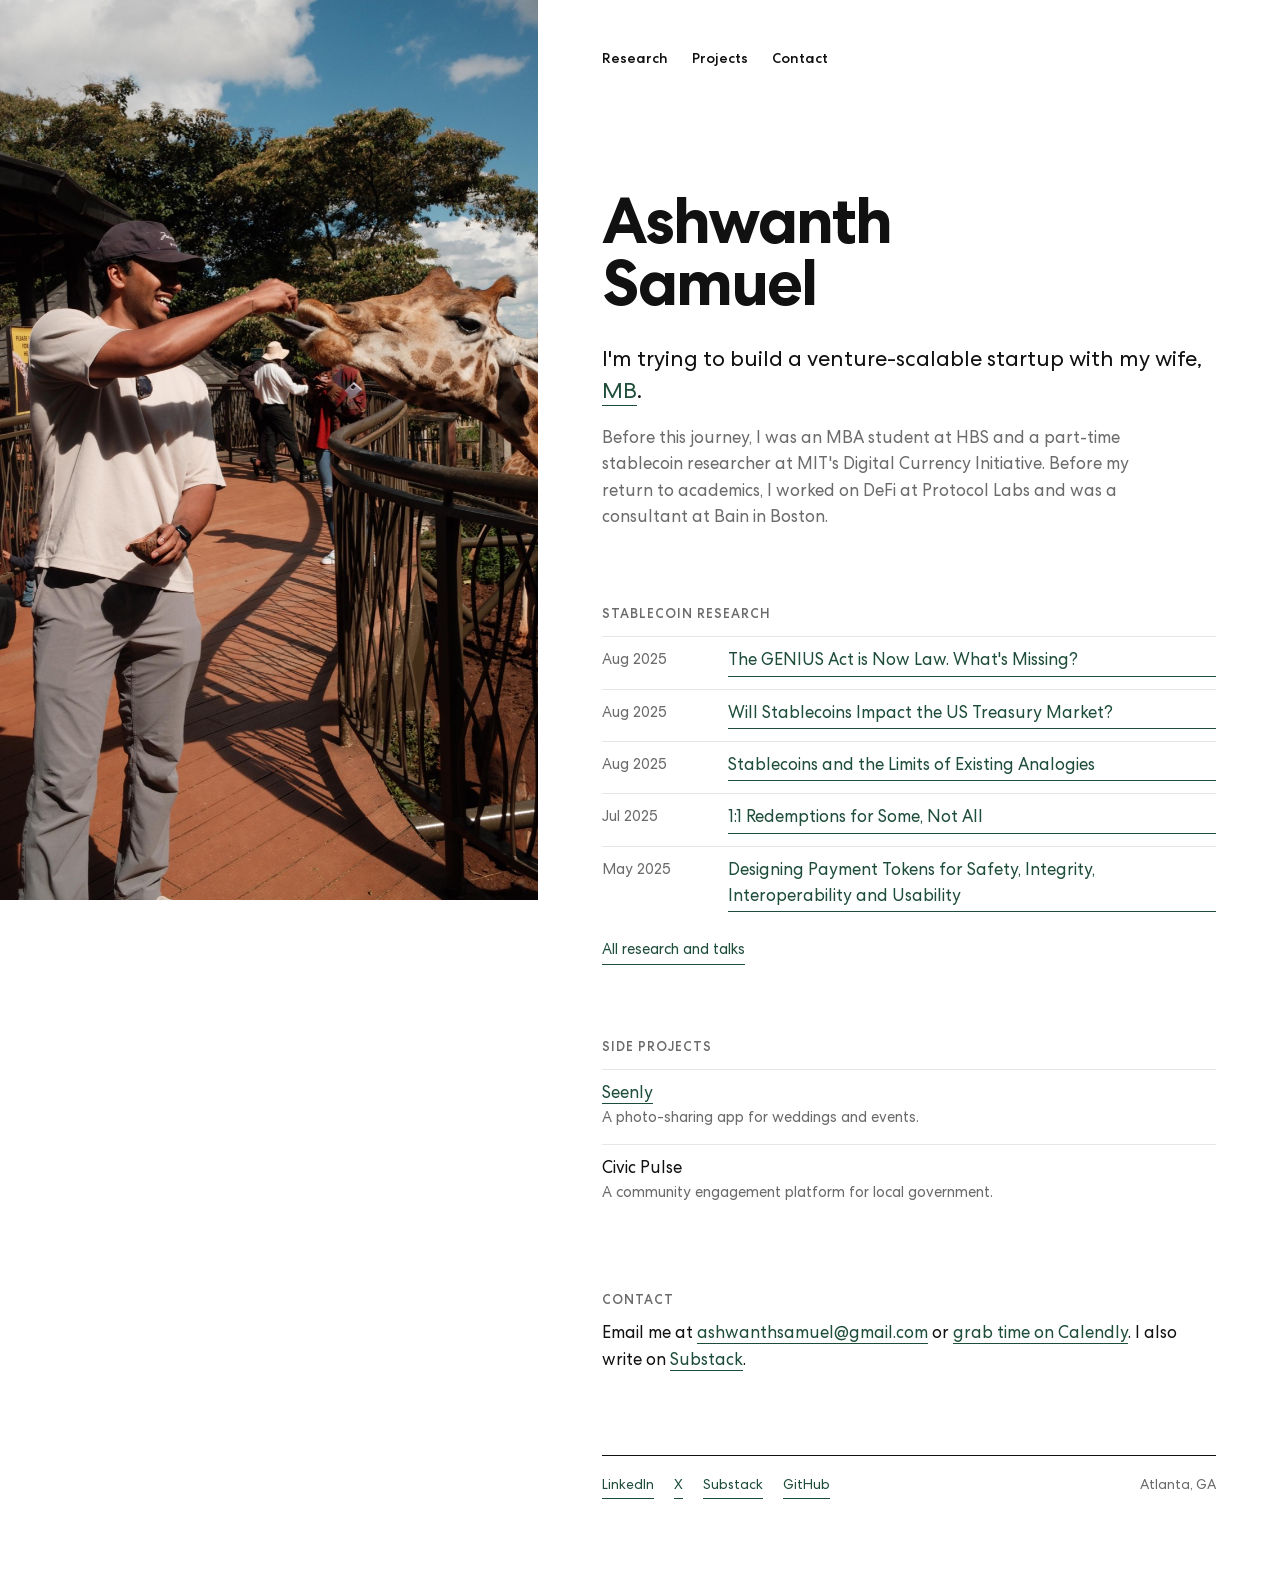
==== index.html @ 52fa7563 "Redesign site and update content Move to a split layout with a full-height photo on the home page an" ====
<!DOCTYPE html>
<html lang="en">
<head>
  <meta charset="UTF-8">
  <meta name="viewport" content="width=device-width, initial-scale=1.0">
  <meta name="description" content="Ashwanth Samuel. Building a startup with MB. Before that, HBS, MIT's Digital Currency Initiative, Protocol Labs, and Bain.">
  <meta name="author" content="Ashwanth Samuel">

  <meta property="og:title" content="Ashwanth Samuel">
  <meta property="og:description" content="Building a startup with MB. Before that, HBS, MIT's Digital Currency Initiative, Protocol Labs, and Bain.">
  <meta property="og:type" content="website">
  <meta property="og:url" content="https://ashwanthsamuel.com">
  <meta property="og:image" content="https://ashwanthsamuel.com/assets/img/giraffe-web.jpg">

  <meta name="twitter:card" content="summary">
  <meta name="twitter:title" content="Ashwanth Samuel">
  <meta name="twitter:description" content="Building a startup with MB. Before that, HBS, MIT's Digital Currency Initiative, Protocol Labs, and Bain.">

  <link rel="icon" type="image/png" href="assets/img/favicon.png">
  <link rel="stylesheet" href="assets/css/main.css">
  <title>Ashwanth Samuel</title>
  <script src="assets/js/analytics.js"></script>
</head>
<body>
  <div class="split">
    <div class="split-photo">
      <img src="assets/img/giraffe-web.jpg" alt="Ashwanth feeding a giraffe">
    </div>

    <main class="content">
      <nav class="topnav" aria-label="Main navigation">
        <a href="stablecoin-work.html">Research</a>
        <a href="side-projects.html">Projects</a>
        <a href="#contact">Contact</a>
      </nav>

      <h1>Ashwanth<br>Samuel</h1>
      <p class="lede">I'm trying to build a venture-scalable startup with my wife, <a href="https://www.mbsamuel.com" target="_blank" rel="noopener noreferrer">MB</a>.</p>
      <p>Before this journey, I was an MBA student at HBS and a part-time stablecoin researcher at MIT's Digital Currency Initiative. Before my return to academics, I worked on DeFi at Protocol Labs and was a consultant at Bain in Boston.</p>

      <h2>Stablecoin research</h2>
      <ul class="list">
        <li><span class="when">Aug 2025</span><a href="https://www.dci.mit.edu/posts/stablecoins-genius-act" target="_blank" rel="noopener noreferrer">The GENIUS Act is Now Law. What's Missing?</a></li>
        <li><span class="when">Aug 2025</span><a href="https://www.dci.mit.edu/posts/stablecoins-treasuries" target="_blank" rel="noopener noreferrer">Will Stablecoins Impact the US Treasury Market?</a></li>
        <li><span class="when">Aug 2025</span><a href="https://www.dci.mit.edu/posts/stablecoin-analogies" target="_blank" rel="noopener noreferrer">Stablecoins and the Limits of Existing Analogies</a></li>
        <li><span class="when">Jul 2025</span><a href="https://www.dci.mit.edu/posts/stablecoin-redemptions-for-some-not-all" target="_blank" rel="noopener noreferrer">1:1 Redemptions for Some, Not All</a></li>
        <li><span class="when">May 2025</span><a href="https://www.jpmorgan.com/kinexys/documents/designing-payment-tokens-for-safety-integrity-interoperability-usability.pdf" target="_blank" rel="noopener noreferrer">Designing Payment Tokens for Safety, Integrity, Interoperability and Usability</a></li>
      </ul>
      <a class="more" href="stablecoin-work.html">All research and talks</a>

      <h2>Side projects</h2>
      <ul class="list plain">
        <li><span><a href="seenly-writeup.html">Seenly</a><span class="note">A photo-sharing app for weddings and events.</span></span></li>
        <li><span>Civic Pulse<span class="note">A community engagement platform for local government.</span></span></li>
      </ul>

      <h2 id="contact">Contact</h2>
      <p>Email me at <a href="mailto:ashwanthsamuel@gmail.com">ashwanthsamuel@gmail.com</a> or <a href="https://calendly.com/asamuel-mba2026" target="_blank" rel="noopener noreferrer">grab time on Calendly</a>. I also write on <a href="https://overcollateralized.substack.com/" target="_blank" rel="noopener noreferrer">Substack</a>.</p>

      <footer class="footer">
        <a href="https://www.linkedin.com/in/ashwanth-samuel/" target="_blank" rel="noopener noreferrer">LinkedIn</a>
        <a href="https://x.com/Ashwanth_Samuel" target="_blank" rel="noopener noreferrer">X</a>
        <a href="https://overcollateralized.substack.com/" target="_blank" rel="noopener noreferrer">Substack</a>
        <a href="https://github.com/ashwanth-eth" target="_blank" rel="noopener noreferrer">GitHub</a>
        <span class="place">Atlanta, GA</span>
      </footer>
    </main>
  </div>
</body>
</html>
---- assets/css/main.css ----
@font-face {
  font-family: 'Centra';
  src: url('../fonts/CentraNo2-Book.woff2') format('woff2');
  font-weight: 400;
  font-style: normal;
  font-display: swap;
}

@font-face {
  font-family: 'Centra';
  src: url('../fonts/CentraNo2-Medium.woff2') format('woff2');
  font-weight: 500;
  font-style: normal;
  font-display: swap;
}

@font-face {
  font-family: 'Centra';
  src: url('../fonts/CentraNo2-Bold.woff2') format('woff2');
  font-weight: 700;
  font-style: normal;
  font-display: swap;
}

:root {
  --bg: #ffffff;
  --ink: #111111;
  --muted: #6b6b6b;
  --rule: #e6e6e6;
  --accent: #1e4d3a;
  --font: 'Centra', -apple-system, BlinkMacSystemFont, "Segoe UI", sans-serif;
}

* {
  margin: 0;
  padding: 0;
  box-sizing: border-box;
}

body {
  background: var(--bg);
  color: var(--ink);
  font-family: var(--font);
  font-size: 17px;
  line-height: 1.55;
  -webkit-font-smoothing: antialiased;
}

a {
  color: var(--accent);
  text-decoration: none;
  border-bottom: 1px solid currentColor;
}

a:hover {
  color: var(--ink);
}

a:focus-visible {
  outline: 2px solid var(--accent);
  outline-offset: 3px;
}

img {
  display: block;
  max-width: 100%;
}

/* Home: photo on the left, content on the right. */

.split {
  display: grid;
  grid-template-columns: 42vw 1fr;
  min-height: 100vh;
}

.split-photo {
  position: sticky;
  top: 0;
  height: 100vh;
  overflow: hidden;
}

.split-photo img {
  width: 100%;
  height: 100%;
  object-fit: cover;
  object-position: 72% 45%;
}

.content {
  padding: 48px 64px 80px;
  max-width: 760px;
}

/* Inner pages: one column. */

.page {
  max-width: 820px;
  margin: 0 auto;
  padding: 48px 32px 80px;
}

/* Top navigation */

.topnav {
  display: flex;
  flex-wrap: wrap;
  align-items: baseline;
  gap: 8px 24px;
  font-size: 14px;
  font-weight: 500;
  margin-bottom: 120px;
}

.topnav a {
  color: var(--ink);
  border: 0;
}

.topnav a:hover,
.topnav a[aria-current="page"] {
  color: var(--accent);
}

.topnav .home {
  margin-right: auto;
  font-weight: 700;
}

.page .topnav {
  margin-bottom: 72px;
}

/* Type */

h1 {
  font-weight: 700;
  font-size: 64px;
  line-height: 0.98;
  letter-spacing: -0.03em;
  margin-bottom: 32px;
}

.page h1 {
  font-size: 48px;
}

.lede {
  font-size: 22px;
  line-height: 1.45;
  max-width: 30em;
  margin-bottom: 16px;
}

.lede + p,
.intro {
  color: var(--muted);
  max-width: 34em;
}

h2 {
  font-size: 13px;
  font-weight: 500;
  text-transform: uppercase;
  letter-spacing: 0.08em;
  color: var(--muted);
  margin: 72px 0 12px;
}

/* Dated lists */

.list {
  list-style: none;
}

.list li {
  display: grid;
  grid-template-columns: 110px 1fr;
  gap: 16px;
  padding: 12px 0;
  border-top: 1px solid var(--rule);
}

.list .when {
  color: var(--muted);
  font-size: 15px;
  font-variant-numeric: tabular-nums;
  padding-top: 1px;
}

.list .note {
  display: block;
  color: var(--muted);
  font-size: 15px;
}

.more {
  display: inline-block;
  margin-top: 16px;
  font-size: 15px;
}

/* Research entries with images */

.entry {
  display: grid;
  grid-template-columns: 220px 1fr;
  gap: 28px;
  padding: 28px 0;
  border-top: 1px solid var(--rule);
}

.entry img {
  width: 100%;
  aspect-ratio: 3 / 2;
  object-fit: cover;
  border: 1px solid var(--rule);
}

.entry img.logo {
  object-fit: contain;
  padding: 16px;
}

.entry .when {
  color: var(--muted);
  font-size: 14px;
  font-variant-numeric: tabular-nums;
  margin-bottom: 4px;
}

.entry h3 {
  font-size: 20px;
  font-weight: 500;
  line-height: 1.3;
  margin-bottom: 8px;
}

.entry h3 a {
  color: var(--ink);
  border-bottom-color: var(--rule);
}

.entry h3 a:hover {
  color: var(--accent);
  border-bottom-color: currentColor;
}

.entry p {
  color: var(--muted);
}

.entry .links {
  display: flex;
  gap: 20px;
  margin-top: 10px;
  font-size: 15px;
}

/* Seenly write-up */

.prose p {
  max-width: 36em;
  margin-bottom: 16px;
}

.video {
  position: relative;
  aspect-ratio: 16 / 9;
  margin: 8px 0 24px;
  background: #000;
}

.video iframe {
  position: absolute;
  inset: 0;
  width: 100%;
  height: 100%;
  border: 0;
}

/* Footer */

.footer {
  margin-top: 80px;
  padding-top: 20px;
  border-top: 1px solid var(--ink);
  display: flex;
  flex-wrap: wrap;
  gap: 8px 20px;
  font-size: 14px;
}

.footer .place {
  margin-left: auto;
  color: var(--muted);
}

@media (max-width: 860px) {
  .split {
    grid-template-columns: 1fr;
  }

  .split-photo {
    position: relative;
    height: 56vh;
  }

  .content,
  .page {
    padding: 28px 16px 60px;
  }

  .topnav,
  .page .topnav {
    margin-bottom: 48px;
  }

  .topnav .home {
    width: 100%;
  }

  h1 {
    font-size: 46px;
  }

  .page h1 {
    font-size: 38px;
  }

  .lede {
    font-size: 20px;
  }

  .list li {
    grid-template-columns: 84px 1fr;
  }

  .entry {
    grid-template-columns: 1fr;
    gap: 16px;
  }

  .footer .place {
    margin-left: 0;
    width: 100%;
  }
}

.list.plain li {
  grid-template-columns: 1fr;
}

.entry.text {
  grid-template-columns: 1fr;
}
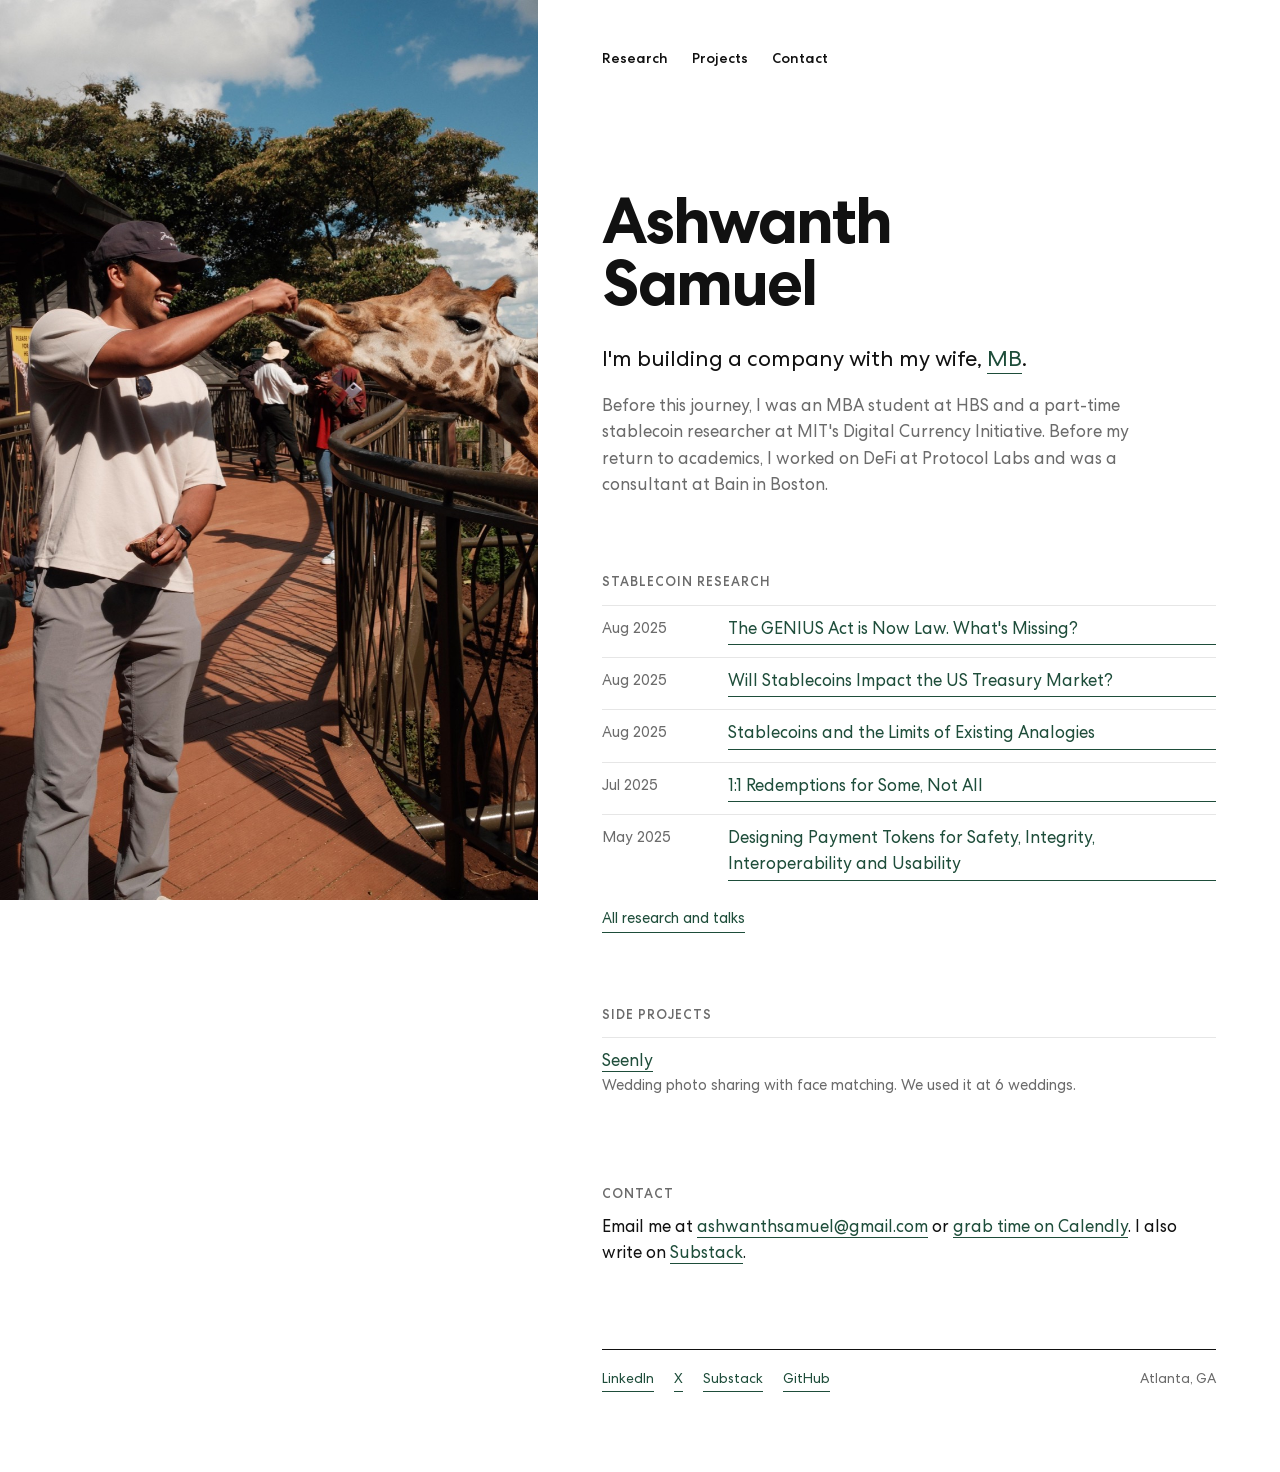
==== commit 6b52a711: "Tighten bio, add Seenly results, drop Civic Pulse Also replace the Replit template README.  Co-Autho" ====
--- a/index.html
+++ b/index.html
@@ -3,18 +3,18 @@
 <head>
   <meta charset="UTF-8">
   <meta name="viewport" content="width=device-width, initial-scale=1.0">
-  <meta name="description" content="Ashwanth Samuel. Building a startup with MB. Before that, HBS, MIT's Digital Currency Initiative, Protocol Labs, and Bain.">
+  <meta name="description" content="Ashwanth Samuel. Building a company with MB. Before that, HBS, MIT's Digital Currency Initiative, Protocol Labs, and Bain.">
   <meta name="author" content="Ashwanth Samuel">
 
   <meta property="og:title" content="Ashwanth Samuel">
-  <meta property="og:description" content="Building a startup with MB. Before that, HBS, MIT's Digital Currency Initiative, Protocol Labs, and Bain.">
+  <meta property="og:description" content="Building a company with MB. Before that, HBS, MIT's Digital Currency Initiative, Protocol Labs, and Bain.">
   <meta property="og:type" content="website">
   <meta property="og:url" content="https://ashwanthsamuel.com">
   <meta property="og:image" content="https://ashwanthsamuel.com/assets/img/giraffe-web.jpg">
 
   <meta name="twitter:card" content="summary">
   <meta name="twitter:title" content="Ashwanth Samuel">
-  <meta name="twitter:description" content="Building a startup with MB. Before that, HBS, MIT's Digital Currency Initiative, Protocol Labs, and Bain.">
+  <meta name="twitter:description" content="Building a company with MB. Before that, HBS, MIT's Digital Currency Initiative, Protocol Labs, and Bain.">
 
   <link rel="icon" type="image/png" href="assets/img/favicon.png">
   <link rel="stylesheet" href="assets/css/main.css">
@@ -35,7 +35,7 @@
       </nav>
 
       <h1>Ashwanth<br>Samuel</h1>
-      <p class="lede">I'm trying to build a venture-scalable startup with my wife, <a href="https://www.mbsamuel.com" target="_blank" rel="noopener noreferrer">MB</a>.</p>
+      <p class="lede">I'm building a company with my wife, <a href="https://www.mbsamuel.com" target="_blank" rel="noopener noreferrer">MB</a>.</p>
       <p>Before this journey, I was an MBA student at HBS and a part-time stablecoin researcher at MIT's Digital Currency Initiative. Before my return to academics, I worked on DeFi at Protocol Labs and was a consultant at Bain in Boston.</p>
 
       <h2>Stablecoin research</h2>
@@ -50,8 +50,7 @@
 
       <h2>Side projects</h2>
       <ul class="list plain">
-        <li><span><a href="seenly-writeup.html">Seenly</a><span class="note">A photo-sharing app for weddings and events.</span></span></li>
-        <li><span>Civic Pulse<span class="note">A community engagement platform for local government.</span></span></li>
+        <li><span><a href="seenly-writeup.html">Seenly</a><span class="note">Wedding photo sharing with face matching. We used it at 6 weddings.</span></span></li>
       </ul>
 
       <h2 id="contact">Contact</h2>
--- a/assets/css/main.css
+++ b/assets/css/main.css
@@ -355,3 +355,7 @@
 .entry.text {
   grid-template-columns: 1fr;
 }
+
+.prose p:not(.lede) {
+  color: var(--muted);
+}
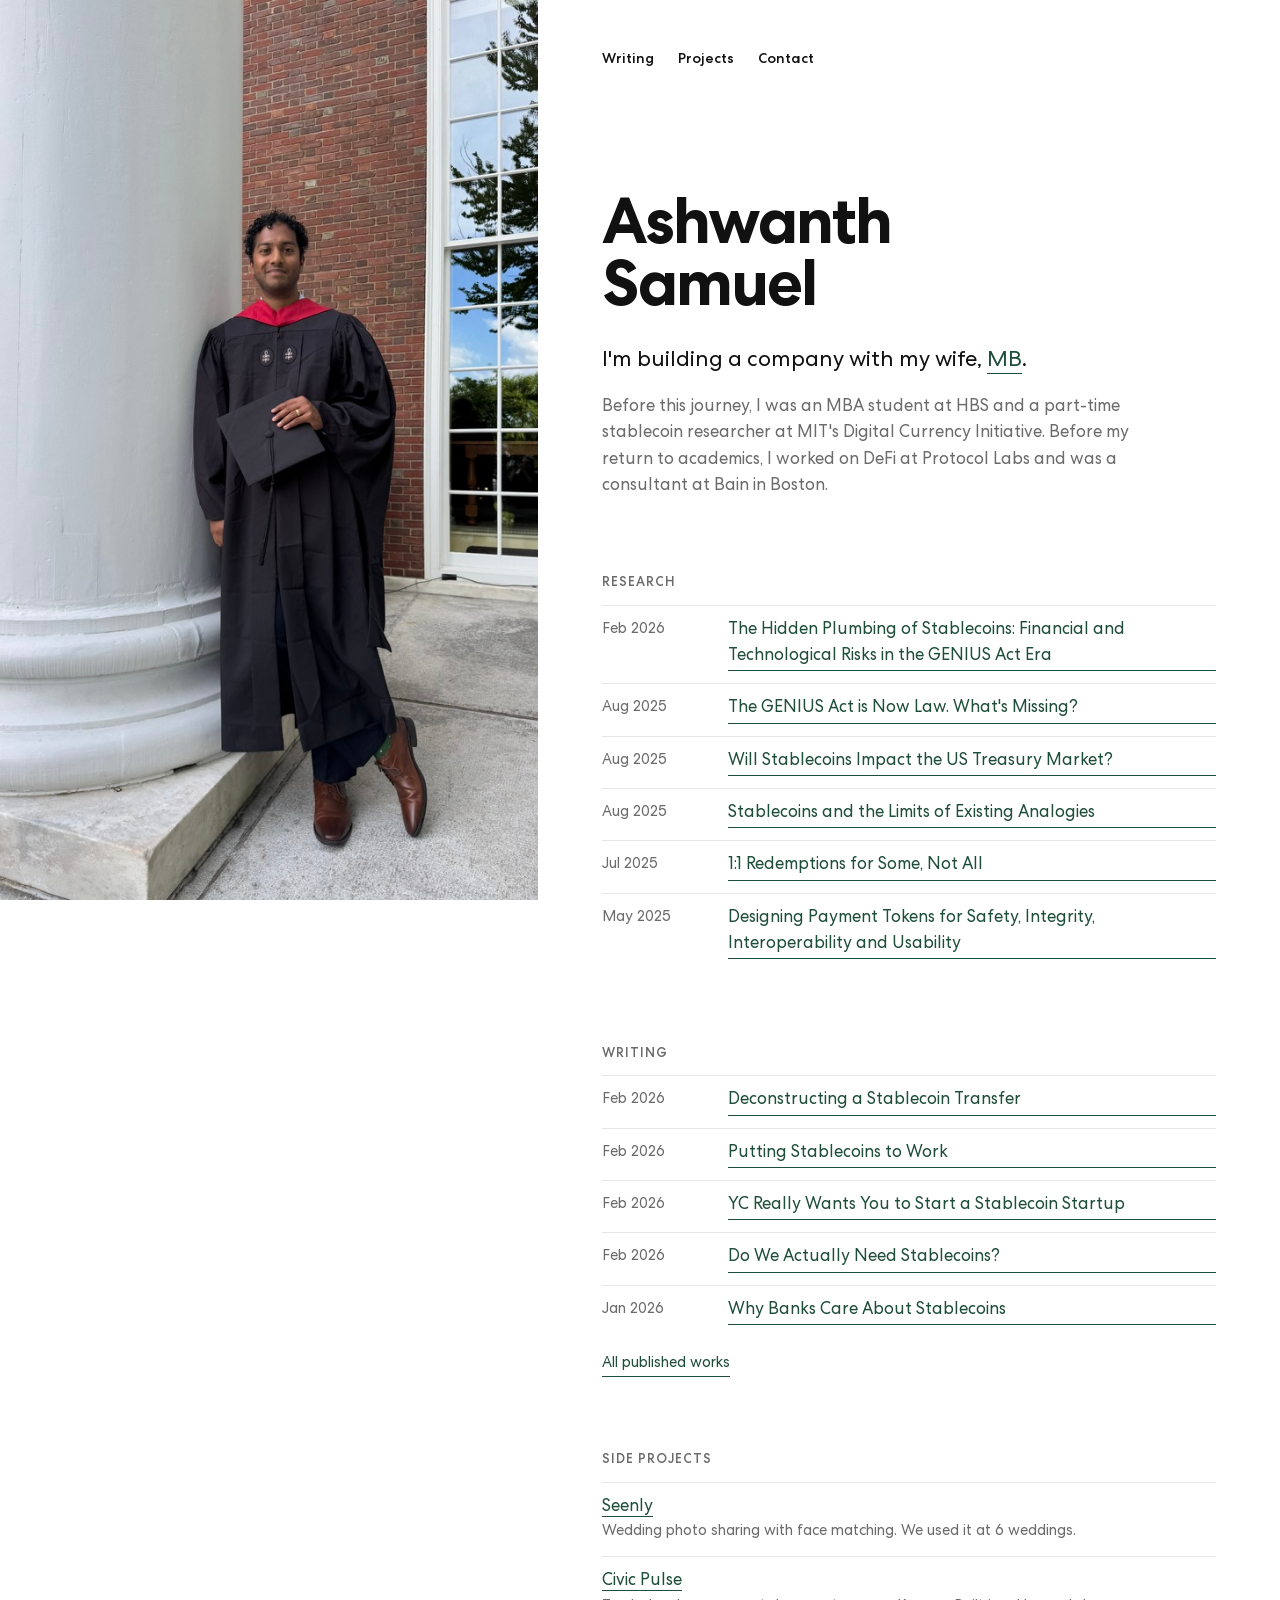
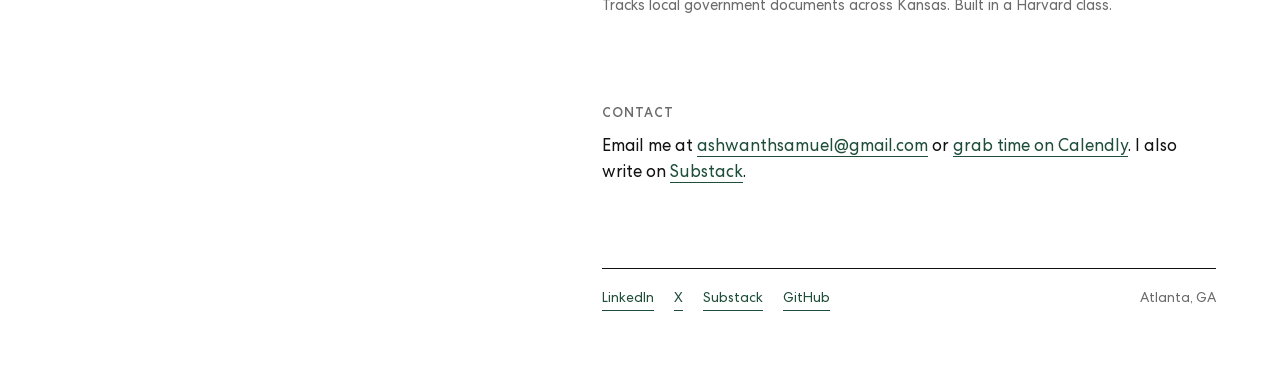
==== commit a8d7ab0d: "Add Writing page, Civic Pulse and Seenly essays, and new photo Replace the Research page with a Writ" ====
--- a/index.html
+++ b/index.html
@@ -10,7 +10,7 @@
   <meta property="og:description" content="Building a company with MB. Before that, HBS, MIT's Digital Currency Initiative, Protocol Labs, and Bain.">
   <meta property="og:type" content="website">
   <meta property="og:url" content="https://ashwanthsamuel.com">
-  <meta property="og:image" content="https://ashwanthsamuel.com/assets/img/giraffe-web.jpg">
+  <meta property="og:image" content="https://ashwanthsamuel.com/assets/img/graduation-web.jpg">
 
   <meta name="twitter:card" content="summary">
   <meta name="twitter:title" content="Ashwanth Samuel">
@@ -24,12 +24,12 @@
 <body>
   <div class="split">
     <div class="split-photo">
-      <img src="assets/img/giraffe-web.jpg" alt="Ashwanth feeding a giraffe">
+      <img src="assets/img/graduation-web.jpg" alt="Ashwanth in his graduation gown">
     </div>
 
     <main class="content">
       <nav class="topnav" aria-label="Main navigation">
-        <a href="stablecoin-work.html">Research</a>
+        <a href="writing.html">Writing</a>
         <a href="side-projects.html">Projects</a>
         <a href="#contact">Contact</a>
       </nav>
@@ -38,19 +38,30 @@
       <p class="lede">I'm building a company with my wife, <a href="https://www.mbsamuel.com" target="_blank" rel="noopener noreferrer">MB</a>.</p>
       <p>Before this journey, I was an MBA student at HBS and a part-time stablecoin researcher at MIT's Digital Currency Initiative. Before my return to academics, I worked on DeFi at Protocol Labs and was a consultant at Bain in Boston.</p>
 
-      <h2>Stablecoin research</h2>
+      <h2>Research</h2>
       <ul class="list">
+        <li><span class="when">Feb 2026</span><a href="https://www.dci.mit.edu/projects/hidden-plumbing-stablecoins" target="_blank" rel="noopener noreferrer">The Hidden Plumbing of Stablecoins: Financial and Technological Risks in the GENIUS Act Era</a></li>
         <li><span class="when">Aug 2025</span><a href="https://www.dci.mit.edu/posts/stablecoins-genius-act" target="_blank" rel="noopener noreferrer">The GENIUS Act is Now Law. What's Missing?</a></li>
         <li><span class="when">Aug 2025</span><a href="https://www.dci.mit.edu/posts/stablecoins-treasuries" target="_blank" rel="noopener noreferrer">Will Stablecoins Impact the US Treasury Market?</a></li>
         <li><span class="when">Aug 2025</span><a href="https://www.dci.mit.edu/posts/stablecoin-analogies" target="_blank" rel="noopener noreferrer">Stablecoins and the Limits of Existing Analogies</a></li>
         <li><span class="when">Jul 2025</span><a href="https://www.dci.mit.edu/posts/stablecoin-redemptions-for-some-not-all" target="_blank" rel="noopener noreferrer">1:1 Redemptions for Some, Not All</a></li>
         <li><span class="when">May 2025</span><a href="https://www.jpmorgan.com/kinexys/documents/designing-payment-tokens-for-safety-integrity-interoperability-usability.pdf" target="_blank" rel="noopener noreferrer">Designing Payment Tokens for Safety, Integrity, Interoperability and Usability</a></li>
       </ul>
-      <a class="more" href="stablecoin-work.html">All research and talks</a>
+
+      <h2>Writing</h2>
+      <ul class="list">
+        <li><span class="when">Feb 2026</span><a href="https://overcollateralized.substack.com/p/deconstructing-a-stablecoin-transfer" target="_blank" rel="noopener noreferrer">Deconstructing a Stablecoin Transfer</a></li>
+        <li><span class="when">Feb 2026</span><a href="https://overcollateralized.substack.com/p/putting-stablecoins-to-work" target="_blank" rel="noopener noreferrer">Putting Stablecoins to Work</a></li>
+        <li><span class="when">Feb 2026</span><a href="https://overcollateralized.substack.com/p/yc-really-wants-you-to-start-a-stablecoin" target="_blank" rel="noopener noreferrer">YC Really Wants You to Start a Stablecoin Startup</a></li>
+        <li><span class="when">Feb 2026</span><a href="https://overcollateralized.substack.com/p/do-we-actually-need-stablecoins" target="_blank" rel="noopener noreferrer">Do We Actually Need Stablecoins?</a></li>
+        <li><span class="when">Jan 2026</span><a href="https://overcollateralized.substack.com/p/why-banks-care-about-stablecoins" target="_blank" rel="noopener noreferrer">Why Banks Care About Stablecoins</a></li>
+      </ul>
+      <a class="more" href="writing.html">All published works</a>
 
       <h2>Side projects</h2>
       <ul class="list plain">
         <li><span><a href="seenly-writeup.html">Seenly</a><span class="note">Wedding photo sharing with face matching. We used it at 6 weddings.</span></span></li>
+        <li><span><a href="civic-pulse.html">Civic Pulse</a><span class="note">Tracks local government documents across Kansas. Built in a Harvard class.</span></span></li>
       </ul>
 
       <h2 id="contact">Contact</h2>
--- a/assets/css/main.css
+++ b/assets/css/main.css
@@ -85,7 +85,7 @@
   width: 100%;
   height: 100%;
   object-fit: cover;
-  object-position: 72% 45%;
+  object-position: 55% 15%;
 }
 
 .content {
@@ -359,3 +359,90 @@
 .prose p:not(.lede) {
   color: var(--muted);
 }
+
+/* Writing list: source label before each summary */
+
+.list .source {
+  color: var(--ink);
+  font-weight: 500;
+  margin-right: 8px;
+}
+
+/* Article pages */
+
+.prose h2 {
+  margin-top: 56px;
+}
+
+/* Scaffolding notes. Remove every .todo before deploying. */
+
+.todo {
+  color: #9a5b00 !important;
+  font-style: italic;
+  border-left: 3px solid #e8b04a;
+  padding-left: 12px;
+}
+
+.dateline {
+  color: var(--muted);
+  font-size: 15px;
+  margin: -20px 0 24px;
+}
+
+/* Takes: one per row, click to expand the reason */
+
+.takes {
+  list-style: none;
+  margin-top: 40px;
+}
+
+.takes li {
+  border-top: 1px solid var(--rule);
+}
+
+.takes li:last-child {
+  border-bottom: 1px solid var(--rule);
+}
+
+.takes summary,
+.takes .take {
+  display: block;
+  padding: 16px 32px 16px 0;
+  font-size: 19px;
+  font-weight: 500;
+  line-height: 1.4;
+}
+
+.takes summary {
+  position: relative;
+  cursor: pointer;
+  list-style: none;
+}
+
+.takes summary::-webkit-details-marker {
+  display: none;
+}
+
+.takes summary::after {
+  content: "+";
+  position: absolute;
+  right: 4px;
+  top: 14px;
+  color: var(--muted);
+  font-weight: 400;
+  font-size: 22px;
+}
+
+.takes details[open] summary::after {
+  content: "\2212";
+}
+
+.takes summary:hover {
+  color: var(--accent);
+}
+
+.takes details p {
+  color: var(--muted);
+  max-width: 36em;
+  padding: 0 32px 18px 0;
+}
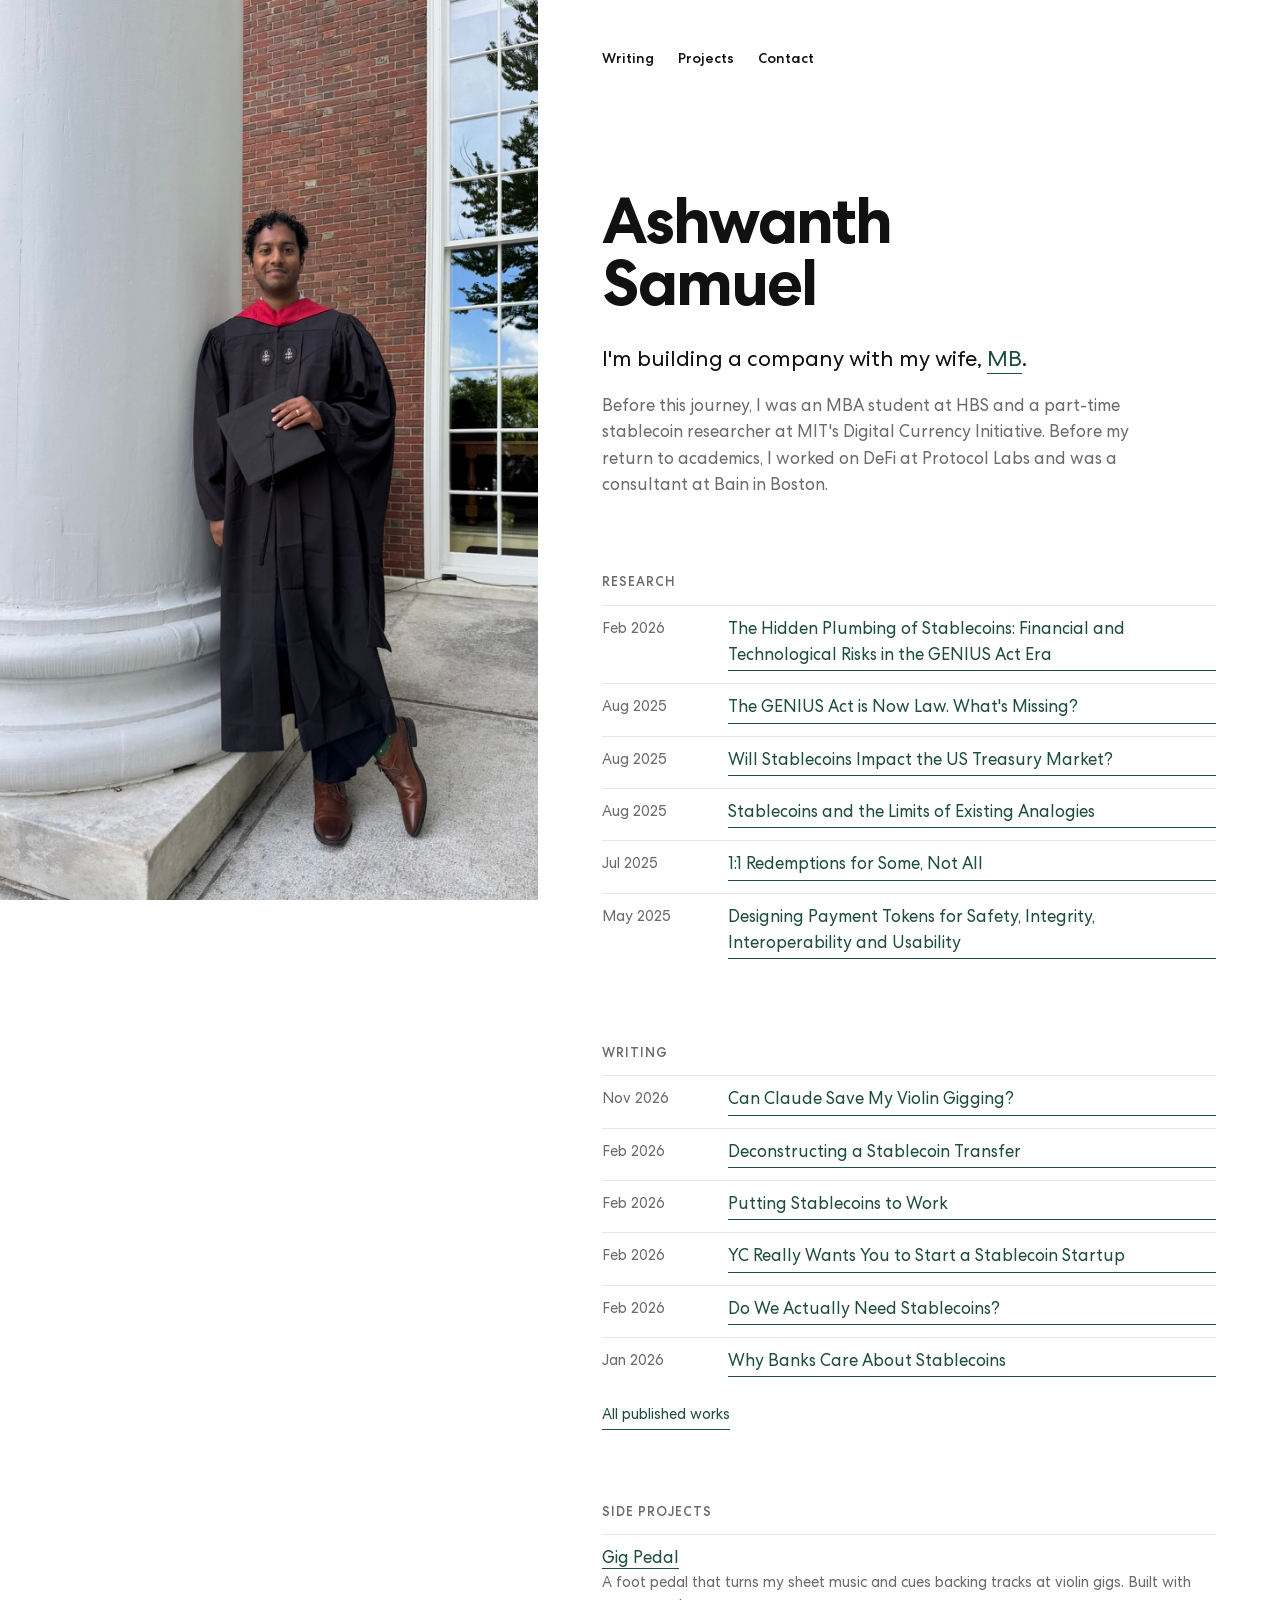
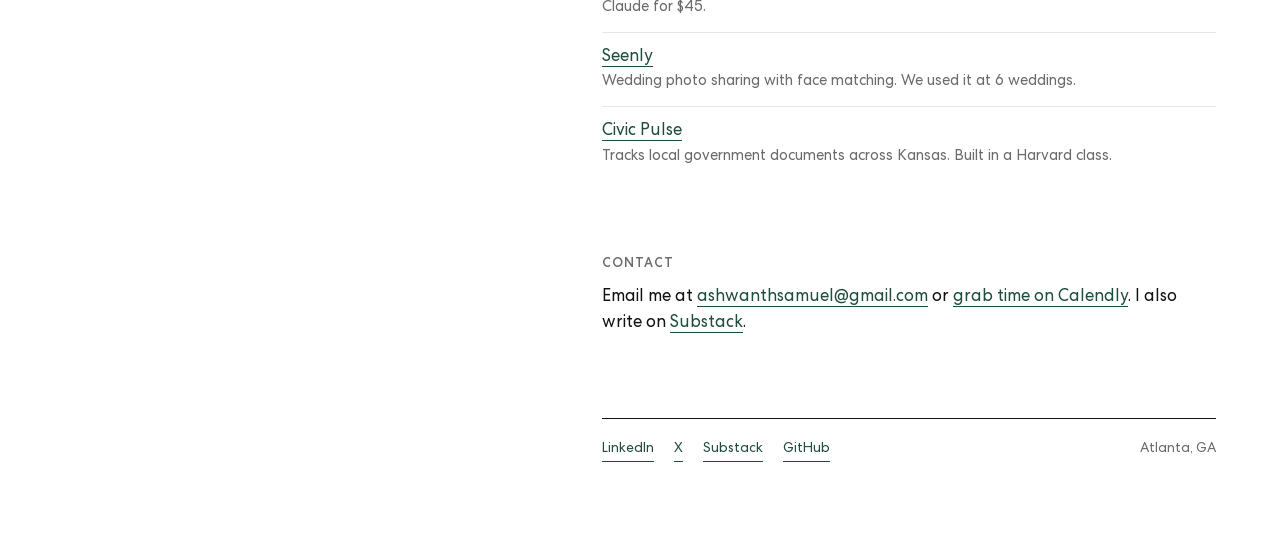
==== commit ff459226: "Add essay: Can Claude Save My Violin Gigging? The story of the foot pedal Claude and I built for vio" ====
--- a/index.html
+++ b/index.html
@@ -50,6 +50,7 @@
 
       <h2>Writing</h2>
       <ul class="list">
+        <li><span class="when">Nov 2026</span><a href="gig-pedal.html">Can Claude Save My Violin Gigging?</a></li>
         <li><span class="when">Feb 2026</span><a href="https://overcollateralized.substack.com/p/deconstructing-a-stablecoin-transfer" target="_blank" rel="noopener noreferrer">Deconstructing a Stablecoin Transfer</a></li>
         <li><span class="when">Feb 2026</span><a href="https://overcollateralized.substack.com/p/putting-stablecoins-to-work" target="_blank" rel="noopener noreferrer">Putting Stablecoins to Work</a></li>
         <li><span class="when">Feb 2026</span><a href="https://overcollateralized.substack.com/p/yc-really-wants-you-to-start-a-stablecoin" target="_blank" rel="noopener noreferrer">YC Really Wants You to Start a Stablecoin Startup</a></li>
@@ -60,6 +61,7 @@
 
       <h2>Side projects</h2>
       <ul class="list plain">
+        <li><span><a href="gig-pedal.html">Gig Pedal</a><span class="note">A foot pedal that turns my sheet music and cues backing tracks at violin gigs. Built with Claude for $45.</span></span></li>
         <li><span><a href="seenly-writeup.html">Seenly</a><span class="note">Wedding photo sharing with face matching. We used it at 6 weddings.</span></span></li>
         <li><span><a href="civic-pulse.html">Civic Pulse</a><span class="note">Tracks local government documents across Kansas. Built in a Harvard class.</span></span></li>
       </ul>
--- a/assets/css/main.css
+++ b/assets/css/main.css
@@ -446,3 +446,39 @@
   max-width: 36em;
   padding: 0 32px 18px 0;
 }
+
+/* Photos in article pages */
+
+.photo {
+  max-width: 36em;
+  margin: 8px 0 32px;
+}
+
+.photo img {
+  width: 100%;
+  height: auto;
+  border-radius: 4px;
+}
+
+.photo figcaption {
+  margin-top: 8px;
+  color: var(--muted);
+  font-size: 14px;
+}
+
+.photo-grid {
+  display: grid;
+  grid-template-columns: 1fr 1fr;
+  gap: 16px;
+  max-width: 36em;
+  margin: 8px 0 32px;
+}
+
+.photo-grid .photo {
+  margin: 0;
+}
+
+.photo-grid img {
+  aspect-ratio: 3 / 4;
+  object-fit: cover;
+}
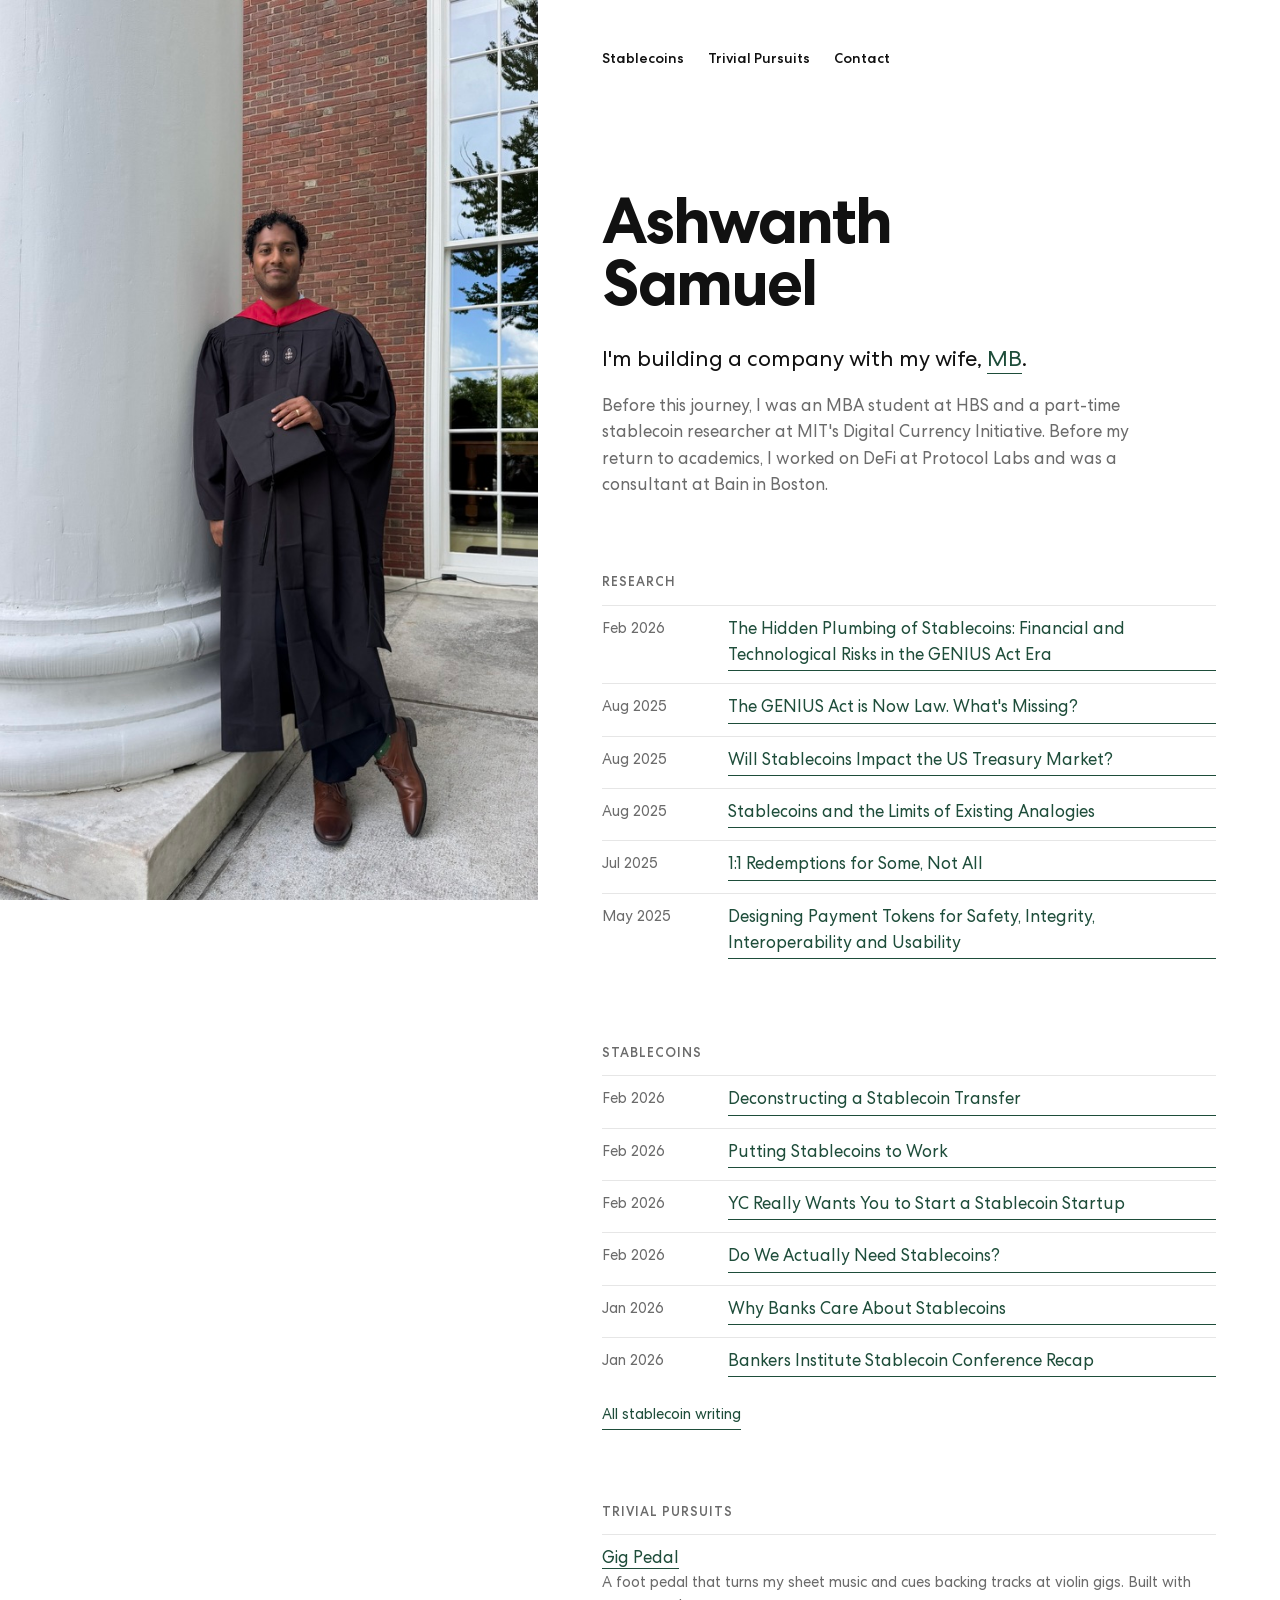
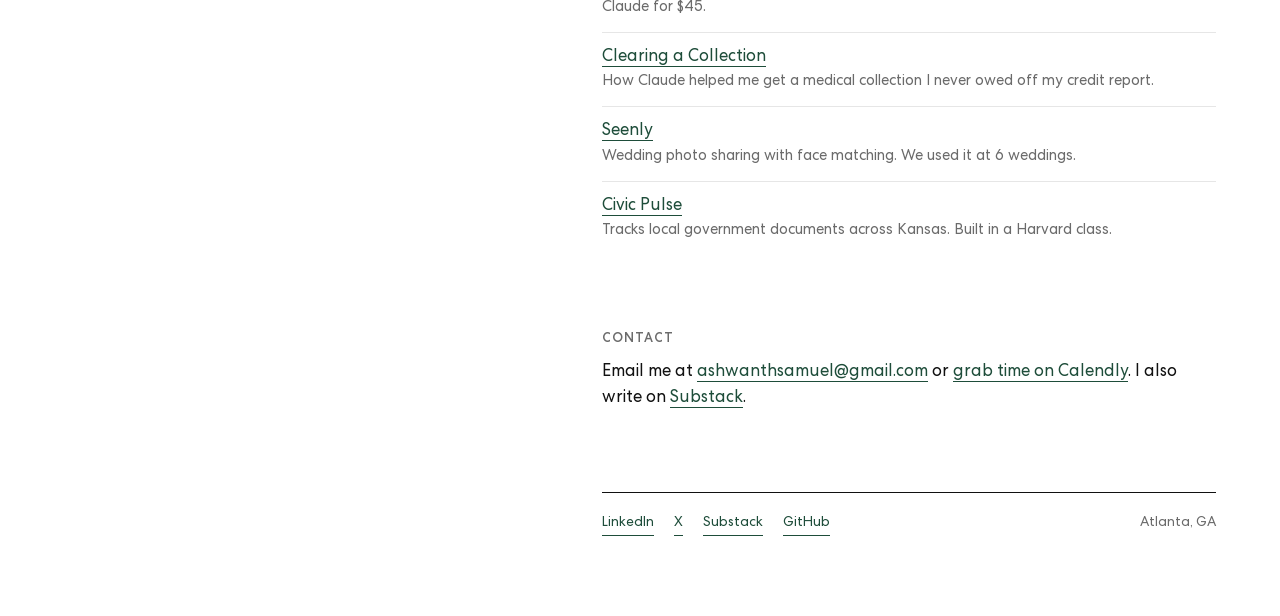
==== commit 10b1daca: "Rename Writing to Stablecoins and Projects to Trivial Pursuits Move the two Claude essays to Trivial" ====
--- a/index.html
+++ b/index.html
@@ -29,8 +29,8 @@
 
     <main class="content">
       <nav class="topnav" aria-label="Main navigation">
-        <a href="writing.html">Writing</a>
-        <a href="side-projects.html">Projects</a>
+        <a href="writing.html">Stablecoins</a>
+        <a href="side-projects.html">Trivial Pursuits</a>
         <a href="#contact">Contact</a>
       </nav>
 
@@ -48,20 +48,21 @@
         <li><span class="when">May 2025</span><a href="https://www.jpmorgan.com/kinexys/documents/designing-payment-tokens-for-safety-integrity-interoperability-usability.pdf" target="_blank" rel="noopener noreferrer">Designing Payment Tokens for Safety, Integrity, Interoperability and Usability</a></li>
       </ul>
 
-      <h2>Writing</h2>
+      <h2>Stablecoins</h2>
       <ul class="list">
-        <li><span class="when">Nov 2026</span><a href="gig-pedal.html">Can Claude Save My Violin Gigging?</a></li>
         <li><span class="when">Feb 2026</span><a href="https://overcollateralized.substack.com/p/deconstructing-a-stablecoin-transfer" target="_blank" rel="noopener noreferrer">Deconstructing a Stablecoin Transfer</a></li>
         <li><span class="when">Feb 2026</span><a href="https://overcollateralized.substack.com/p/putting-stablecoins-to-work" target="_blank" rel="noopener noreferrer">Putting Stablecoins to Work</a></li>
         <li><span class="when">Feb 2026</span><a href="https://overcollateralized.substack.com/p/yc-really-wants-you-to-start-a-stablecoin" target="_blank" rel="noopener noreferrer">YC Really Wants You to Start a Stablecoin Startup</a></li>
         <li><span class="when">Feb 2026</span><a href="https://overcollateralized.substack.com/p/do-we-actually-need-stablecoins" target="_blank" rel="noopener noreferrer">Do We Actually Need Stablecoins?</a></li>
         <li><span class="when">Jan 2026</span><a href="https://overcollateralized.substack.com/p/why-banks-care-about-stablecoins" target="_blank" rel="noopener noreferrer">Why Banks Care About Stablecoins</a></li>
+        <li><span class="when">Jan 2026</span><a href="https://overcollateralized.substack.com/p/bankers-institute-stablecoin-conference" target="_blank" rel="noopener noreferrer">Bankers Institute Stablecoin Conference Recap</a></li>
       </ul>
-      <a class="more" href="writing.html">All published works</a>
+      <a class="more" href="writing.html">All stablecoin writing</a>
 
-      <h2>Side projects</h2>
+      <h2>Trivial Pursuits</h2>
       <ul class="list plain">
         <li><span><a href="gig-pedal.html">Gig Pedal</a><span class="note">A foot pedal that turns my sheet music and cues backing tracks at violin gigs. Built with Claude for $45.</span></span></li>
+        <li><span><a href="medical-collection.html">Clearing a Collection</a><span class="note">How Claude helped me get a medical collection I never owed off my credit report.</span></span></li>
         <li><span><a href="seenly-writeup.html">Seenly</a><span class="note">Wedding photo sharing with face matching. We used it at 6 weddings.</span></span></li>
         <li><span><a href="civic-pulse.html">Civic Pulse</a><span class="note">Tracks local government documents across Kansas. Built in a Harvard class.</span></span></li>
       </ul>
--- a/assets/css/main.css
+++ b/assets/css/main.css
@@ -389,6 +389,30 @@
   margin: -20px 0 24px;
 }
 
+.dek {
+  font-size: 20px;
+  line-height: 1.45;
+  max-width: 32em;
+  margin: -16px 0 12px;
+}
+
+.dek + .dateline {
+  margin-top: 0;
+}
+
+.essay-video {
+  margin: 0 0 32px;
+}
+
+.essay-video video {
+  display: block;
+  width: 100%;
+  max-width: 360px;
+  aspect-ratio: 9 / 16;
+  border-radius: 6px;
+  background: #000;
+}
+
 /* Takes: one per row, click to expand the reason */
 
 .takes {
@@ -482,3 +506,67 @@
   aspect-ratio: 3 / 4;
   object-fit: cover;
 }
+
+/* Numbered steps in article pages */
+
+.prose ol.steps {
+  max-width: 36em;
+  margin: 0 0 24px;
+  padding-left: 1.4em;
+}
+
+.prose ol.steps li {
+  margin-bottom: 8px;
+  padding-left: 4px;
+}
+
+.prose ol.steps strong {
+  font-weight: 500;
+}
+
+/* Callout boxes in article pages */
+
+.callout {
+  max-width: 36em;
+  margin: 8px 0 32px;
+  padding: 18px 22px;
+  border-left: 4px solid var(--accent);
+  border-radius: 4px;
+  background: #f2f6f4;
+}
+
+.callout p {
+  margin-bottom: 8px;
+}
+
+.callout p:last-child {
+  margin-bottom: 0;
+}
+
+.callout strong {
+  font-weight: 500;
+}
+
+.callout-label {
+  font-size: 13px;
+  font-weight: 500;
+  letter-spacing: 0.06em;
+  text-transform: uppercase;
+  color: var(--accent);
+}
+
+.callout.warning {
+  border-left-color: #b3261e;
+  background: #fbefed;
+}
+
+.callout.warning .callout-label {
+  color: #b3261e;
+}
+
+.callout.warning blockquote p {
+  font-size: 14px;
+  line-height: 1.6;
+  letter-spacing: 0.03em;
+  text-transform: uppercase;
+}
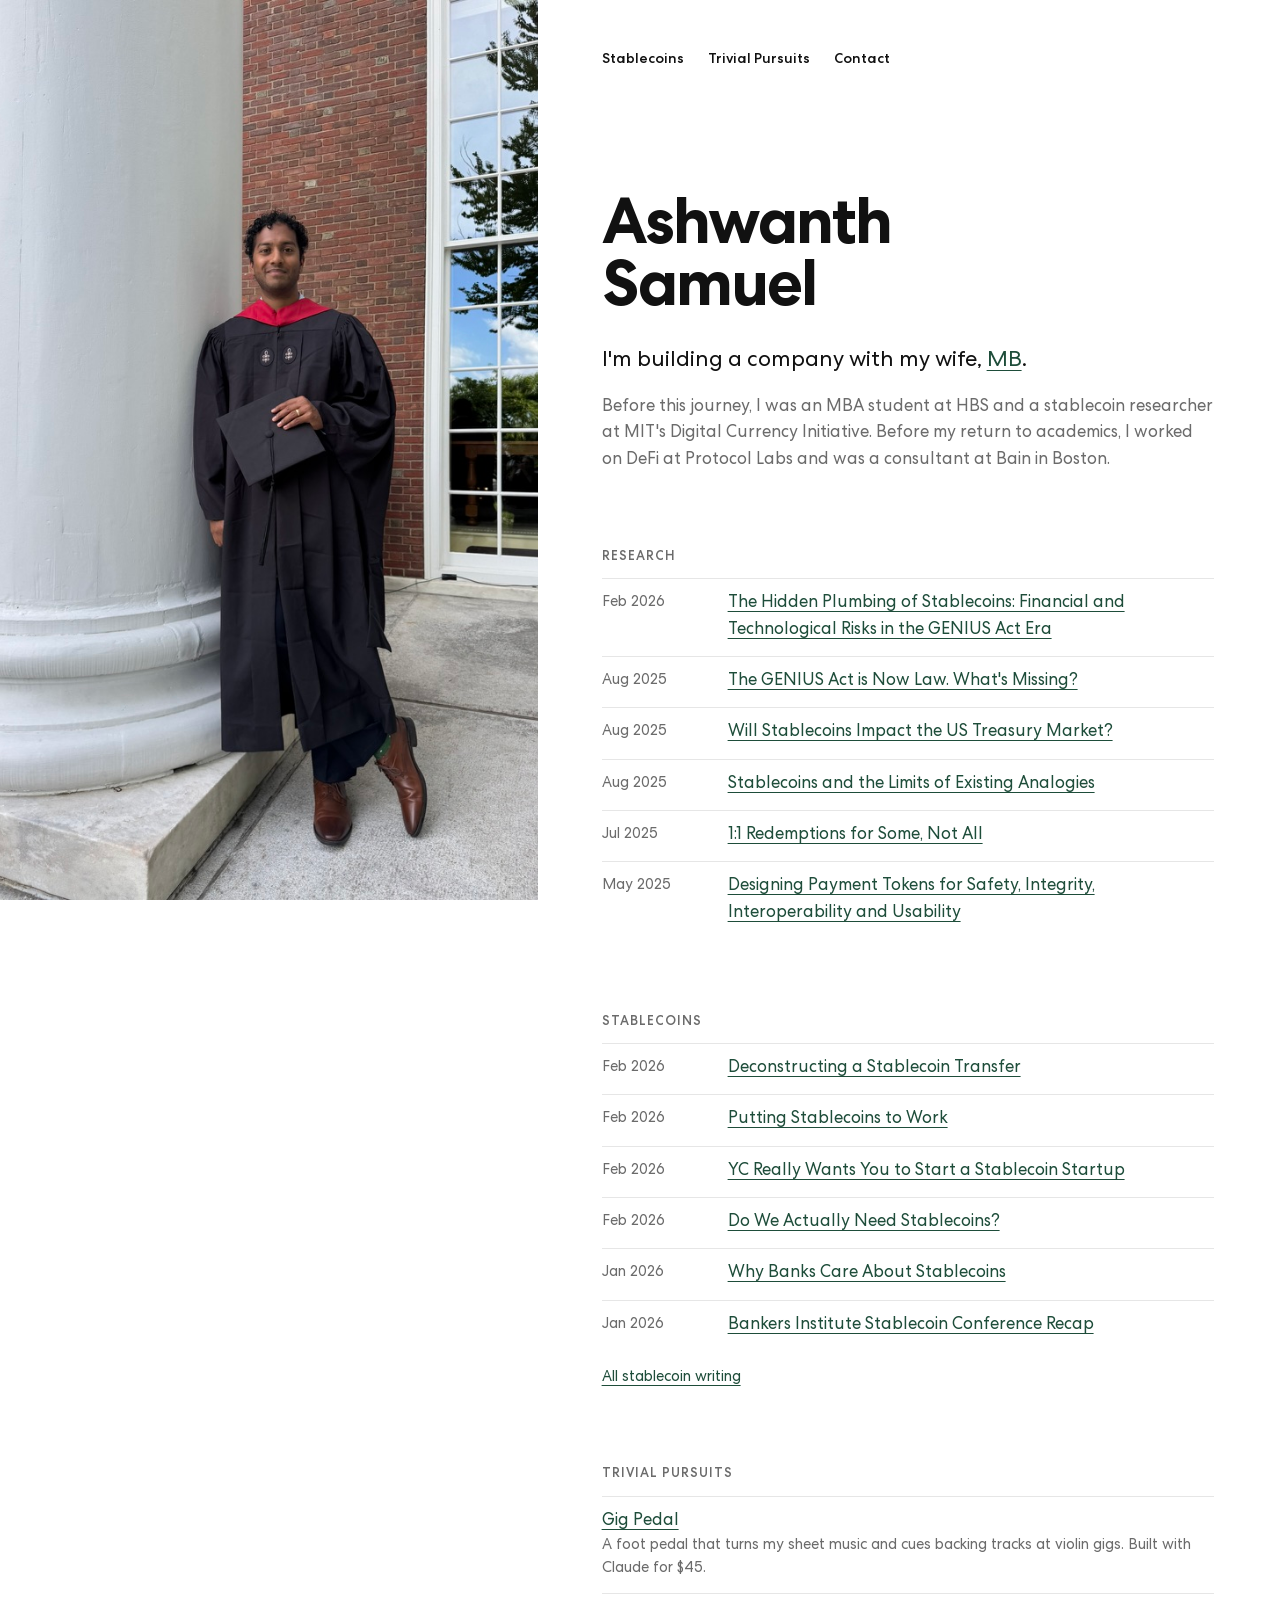
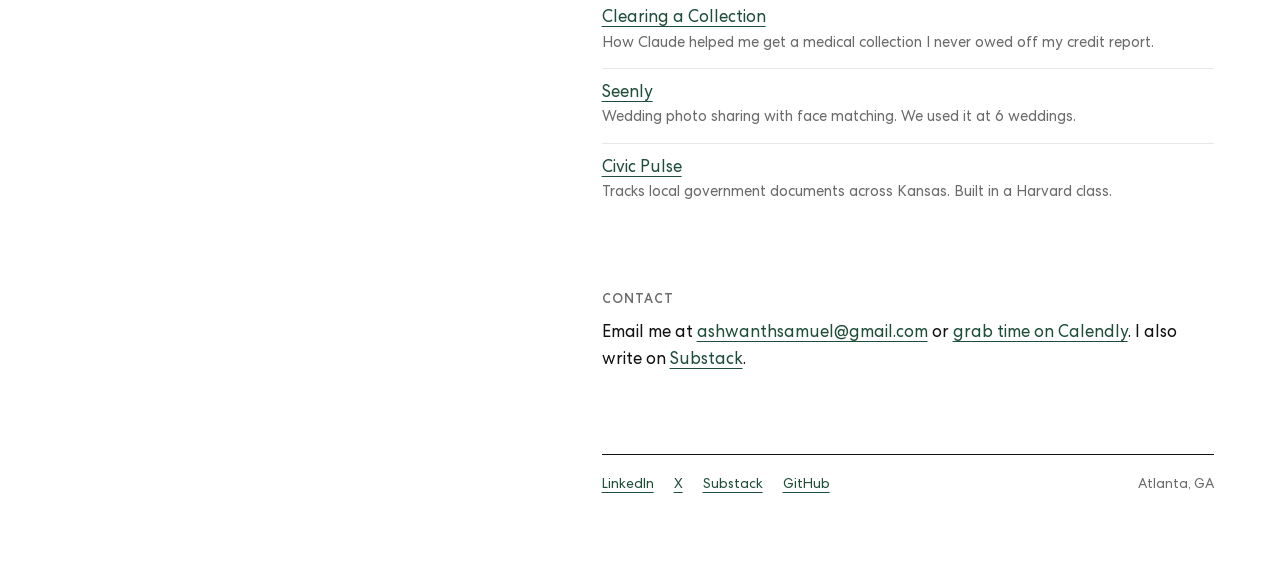
==== commit cfa9718b: "Clean URLs, cached fonts, fitted underlines, and one column width - Turn on cleanUrls and link to cl" ====
--- a/index.html
+++ b/index.html
@@ -17,7 +17,10 @@
   <meta name="twitter:description" content="Building a company with MB. Before that, HBS, MIT's Digital Currency Initiative, Protocol Labs, and Bain.">
 
   <link rel="icon" type="image/png" href="assets/img/favicon.png">
-  <link rel="stylesheet" href="assets/css/main.css">
+  <link rel="preload" href="/assets/fonts/CentraNo2-Book.woff2" as="font" type="font/woff2" crossorigin>
+  <link rel="preload" href="/assets/fonts/CentraNo2-Medium.woff2" as="font" type="font/woff2" crossorigin>
+  <link rel="preload" href="/assets/fonts/CentraNo2-Bold.woff2" as="font" type="font/woff2" crossorigin>
+  <link rel="stylesheet" href="/assets/css/main.css?v=20261109">
   <title>Ashwanth Samuel</title>
   <script src="assets/js/analytics.js"></script>
 </head>
@@ -29,14 +32,14 @@
 
     <main class="content">
       <nav class="topnav" aria-label="Main navigation">
-        <a href="writing.html">Stablecoins</a>
-        <a href="side-projects.html">Trivial Pursuits</a>
+        <a href="/writing">Stablecoins</a>
+        <a href="/side-projects">Trivial Pursuits</a>
         <a href="#contact">Contact</a>
       </nav>
 
       <h1>Ashwanth<br>Samuel</h1>
       <p class="lede">I'm building a company with my wife, <a href="https://www.mbsamuel.com" target="_blank" rel="noopener noreferrer">MB</a>.</p>
-      <p>Before this journey, I was an MBA student at HBS and a part-time stablecoin researcher at MIT's Digital Currency Initiative. Before my return to academics, I worked on DeFi at Protocol Labs and was a consultant at Bain in Boston.</p>
+      <p>Before this journey, I was an MBA student at HBS and a stablecoin researcher at MIT's Digital Currency Initiative. Before my return to academics, I worked on DeFi at Protocol Labs and was a consultant at Bain in Boston.</p>
 
       <h2>Research</h2>
       <ul class="list">
@@ -57,14 +60,14 @@
         <li><span class="when">Jan 2026</span><a href="https://overcollateralized.substack.com/p/why-banks-care-about-stablecoins" target="_blank" rel="noopener noreferrer">Why Banks Care About Stablecoins</a></li>
         <li><span class="when">Jan 2026</span><a href="https://overcollateralized.substack.com/p/bankers-institute-stablecoin-conference" target="_blank" rel="noopener noreferrer">Bankers Institute Stablecoin Conference Recap</a></li>
       </ul>
-      <a class="more" href="writing.html">All stablecoin writing</a>
+      <a class="more" href="/writing">All stablecoin writing</a>
 
       <h2>Trivial Pursuits</h2>
       <ul class="list plain">
-        <li><span><a href="gig-pedal.html">Gig Pedal</a><span class="note">A foot pedal that turns my sheet music and cues backing tracks at violin gigs. Built with Claude for $45.</span></span></li>
-        <li><span><a href="medical-collection.html">Clearing a Collection</a><span class="note">How Claude helped me get a medical collection I never owed off my credit report.</span></span></li>
-        <li><span><a href="seenly-writeup.html">Seenly</a><span class="note">Wedding photo sharing with face matching. We used it at 6 weddings.</span></span></li>
-        <li><span><a href="civic-pulse.html">Civic Pulse</a><span class="note">Tracks local government documents across Kansas. Built in a Harvard class.</span></span></li>
+        <li><span><a href="/gig-pedal">Gig Pedal</a><span class="note">A foot pedal that turns my sheet music and cues backing tracks at violin gigs. Built with Claude for $45.</span></span></li>
+        <li><span><a href="/medical-collection">Clearing a Collection</a><span class="note">How Claude helped me get a medical collection I never owed off my credit report.</span></span></li>
+        <li><span><a href="/seenly-writeup">Seenly</a><span class="note">Wedding photo sharing with face matching. We used it at 6 weddings.</span></span></li>
+        <li><span><a href="/civic-pulse">Civic Pulse</a><span class="note">Tracks local government documents across Kansas. Built in a Harvard class.</span></span></li>
       </ul>
 
       <h2 id="contact">Contact</h2>
--- a/assets/css/main.css
+++ b/assets/css/main.css
@@ -1,6 +1,6 @@
 @font-face {
   font-family: 'Centra';
-  src: url('../fonts/CentraNo2-Book.woff2') format('woff2');
+  src: url('/assets/fonts/CentraNo2-Book.woff2') format('woff2');
   font-weight: 400;
   font-style: normal;
   font-display: swap;
@@ -8,7 +8,7 @@
 
 @font-face {
   font-family: 'Centra';
-  src: url('../fonts/CentraNo2-Medium.woff2') format('woff2');
+  src: url('/assets/fonts/CentraNo2-Medium.woff2') format('woff2');
   font-weight: 500;
   font-style: normal;
   font-display: swap;
@@ -16,7 +16,7 @@
 
 @font-face {
   font-family: 'Centra';
-  src: url('../fonts/CentraNo2-Bold.woff2') format('woff2');
+  src: url('/assets/fonts/CentraNo2-Bold.woff2') format('woff2');
   font-weight: 700;
   font-style: normal;
   font-display: swap;
@@ -48,8 +48,9 @@
 
 a {
   color: var(--accent);
-  text-decoration: none;
-  border-bottom: 1px solid currentColor;
+  text-decoration: underline;
+  text-decoration-thickness: 1px;
+  text-underline-offset: 4px;
 }
 
 a:hover {
@@ -90,13 +91,13 @@
 
 .content {
   padding: 48px 64px 80px;
-  max-width: 760px;
+  max-width: 740px;
 }
 
 /* Inner pages: one column. */
 
 .page {
-  max-width: 820px;
+  max-width: 676px;
   margin: 0 auto;
   padding: 48px 32px 80px;
 }
@@ -115,7 +116,7 @@
 
 .topnav a {
   color: var(--ink);
-  border: 0;
+  text-decoration: none;
 }
 
 .topnav a:hover,
@@ -156,7 +157,10 @@
 .lede + p,
 .intro {
   color: var(--muted);
-  max-width: 34em;
+}
+
+.intro {
+  margin-bottom: 48px;
 }
 
 h2 {
@@ -239,12 +243,12 @@
 
 .entry h3 a {
   color: var(--ink);
-  border-bottom-color: var(--rule);
+  text-decoration-color: var(--rule);
 }
 
 .entry h3 a:hover {
   color: var(--accent);
-  border-bottom-color: currentColor;
+  text-decoration-color: currentColor;
 }
 
 .entry p {
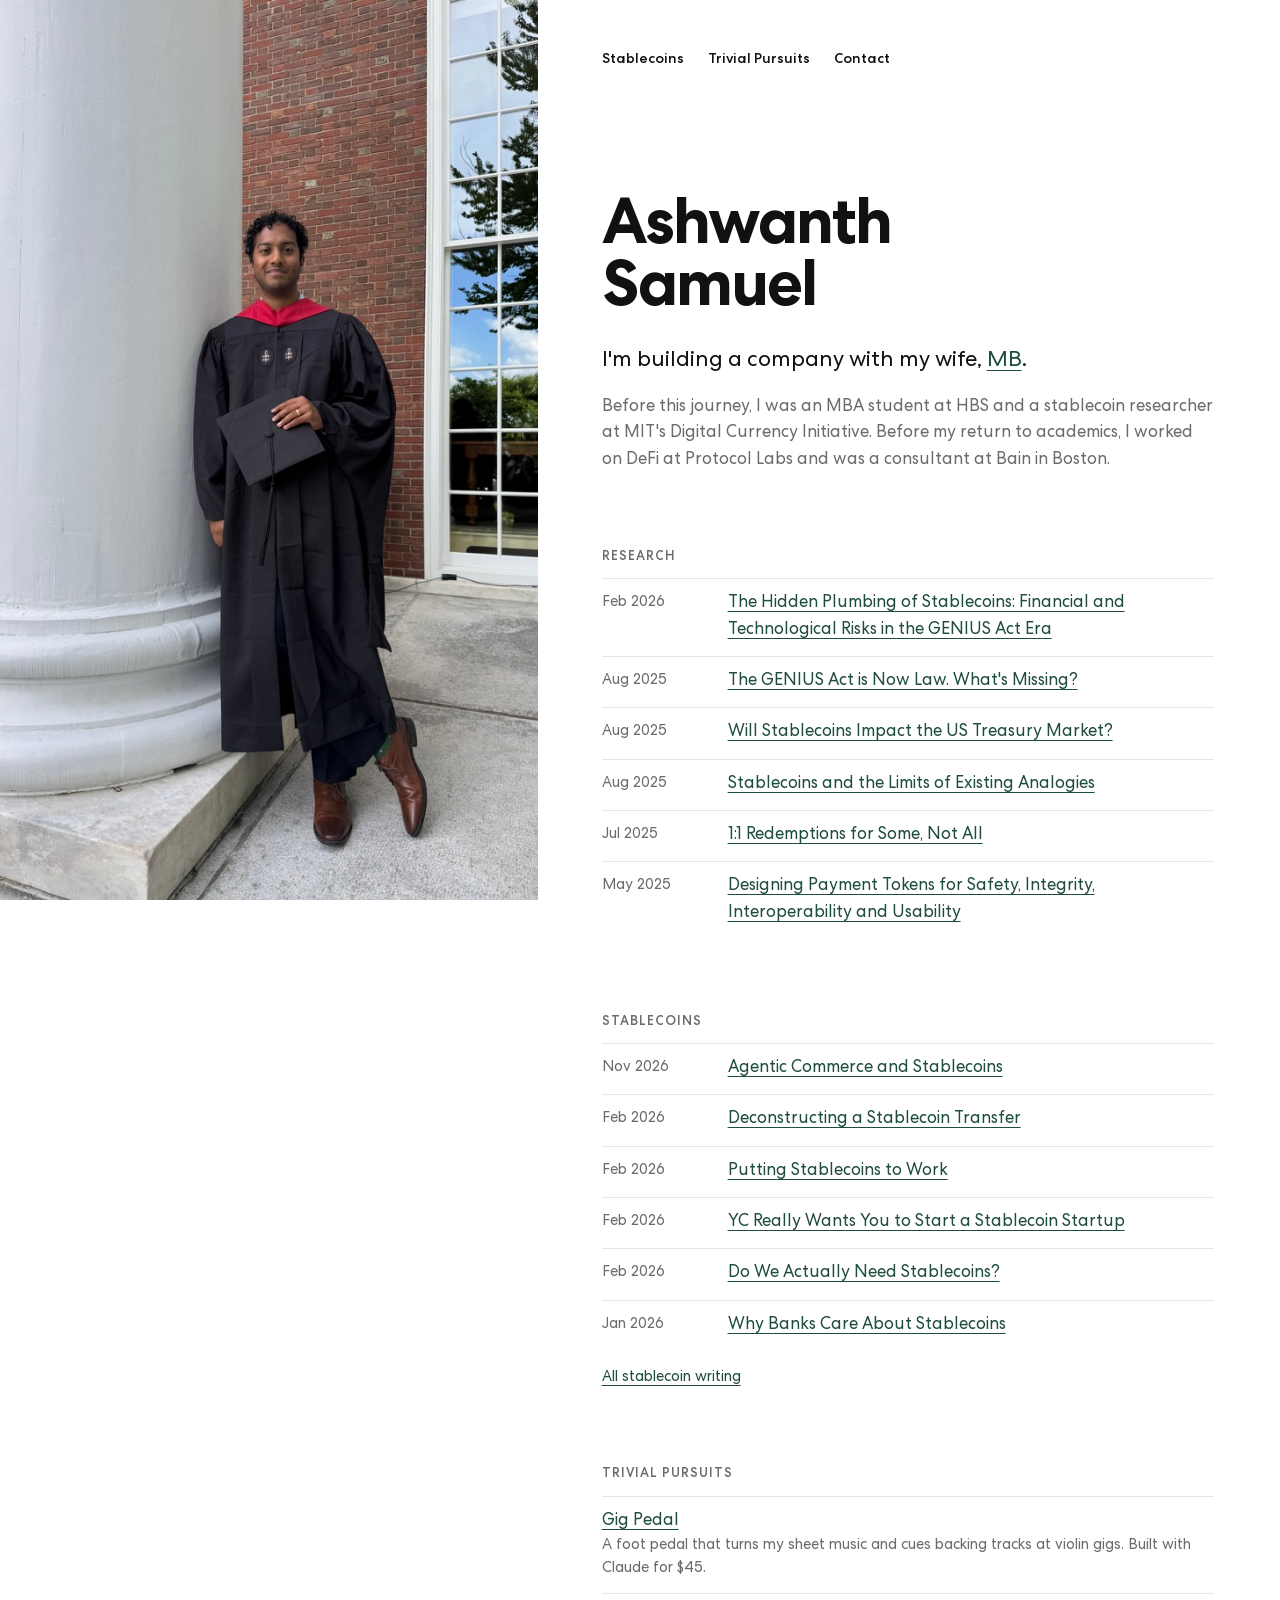
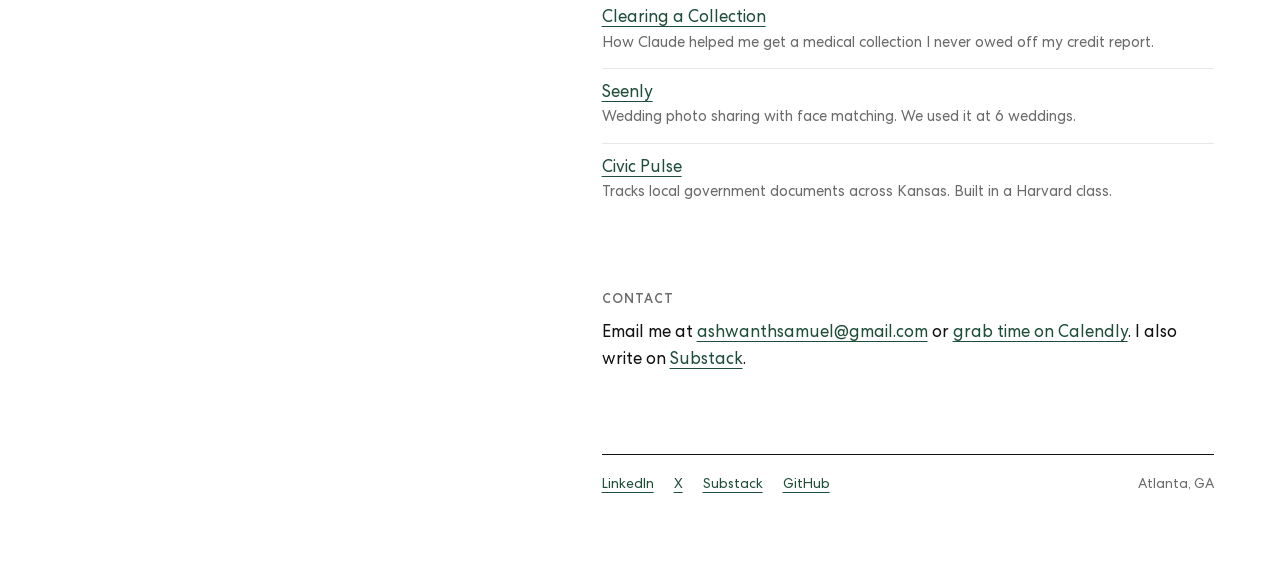
==== commit 91b8c381: "Add Agentic Commerce and Stablecoins to the homepage and Writing page" ====
--- a/index.html
+++ b/index.html
@@ -23,6 +23,7 @@
   <link rel="stylesheet" href="/assets/css/main.css?v=20261109">
   <title>Ashwanth Samuel</title>
   <script src="assets/js/analytics.js"></script>
+  <script src="/assets/js/webmcp.js" defer></script>
 </head>
 <body>
   <div class="split">
@@ -53,12 +54,12 @@
 
       <h2>Stablecoins</h2>
       <ul class="list">
+        <li><span class="when">Nov 2026</span><a href="https://overcollateralized.substack.com/p/agentic-commerce-and-stablecoins" target="_blank" rel="noopener noreferrer">Agentic Commerce and Stablecoins</a></li>
         <li><span class="when">Feb 2026</span><a href="https://overcollateralized.substack.com/p/deconstructing-a-stablecoin-transfer" target="_blank" rel="noopener noreferrer">Deconstructing a Stablecoin Transfer</a></li>
         <li><span class="when">Feb 2026</span><a href="https://overcollateralized.substack.com/p/putting-stablecoins-to-work" target="_blank" rel="noopener noreferrer">Putting Stablecoins to Work</a></li>
         <li><span class="when">Feb 2026</span><a href="https://overcollateralized.substack.com/p/yc-really-wants-you-to-start-a-stablecoin" target="_blank" rel="noopener noreferrer">YC Really Wants You to Start a Stablecoin Startup</a></li>
         <li><span class="when">Feb 2026</span><a href="https://overcollateralized.substack.com/p/do-we-actually-need-stablecoins" target="_blank" rel="noopener noreferrer">Do We Actually Need Stablecoins?</a></li>
         <li><span class="when">Jan 2026</span><a href="https://overcollateralized.substack.com/p/why-banks-care-about-stablecoins" target="_blank" rel="noopener noreferrer">Why Banks Care About Stablecoins</a></li>
-        <li><span class="when">Jan 2026</span><a href="https://overcollateralized.substack.com/p/bankers-institute-stablecoin-conference" target="_blank" rel="noopener noreferrer">Bankers Institute Stablecoin Conference Recap</a></li>
       </ul>
       <a class="more" href="/writing">All stablecoin writing</a>
 
